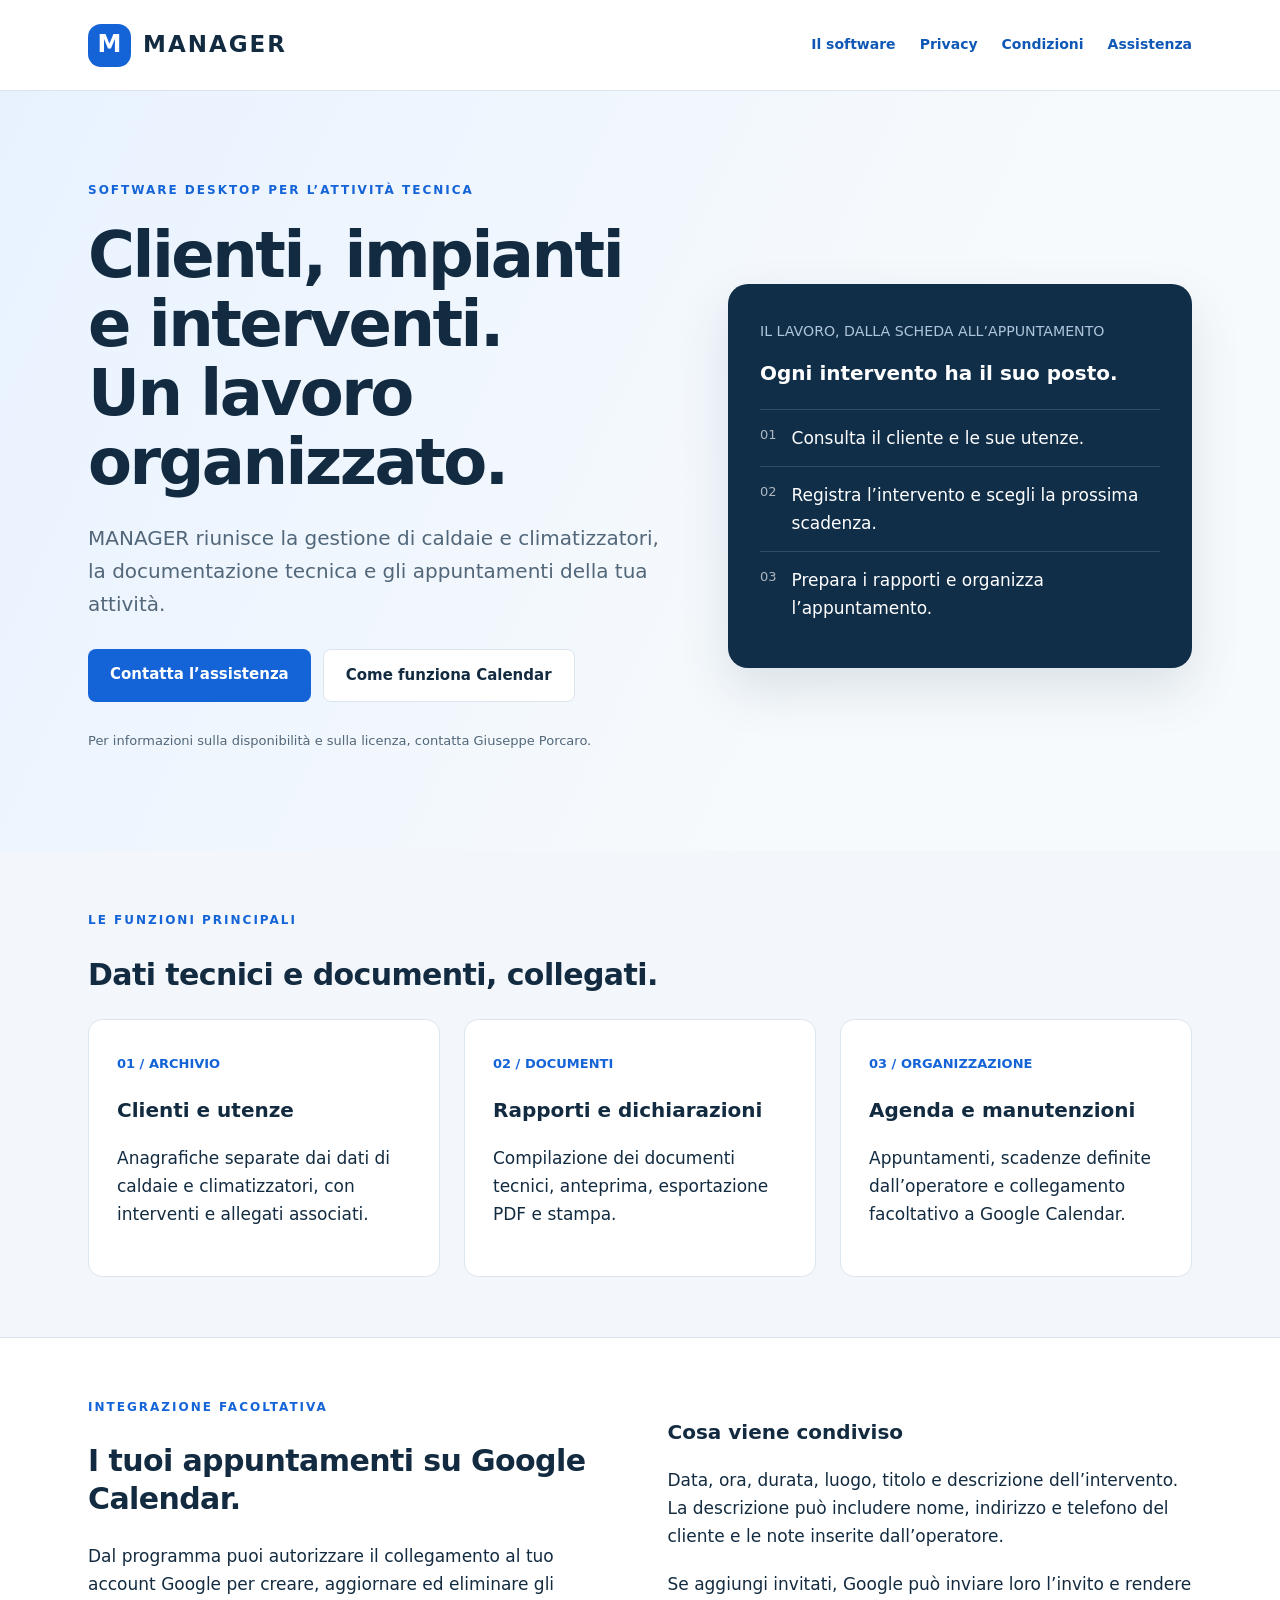
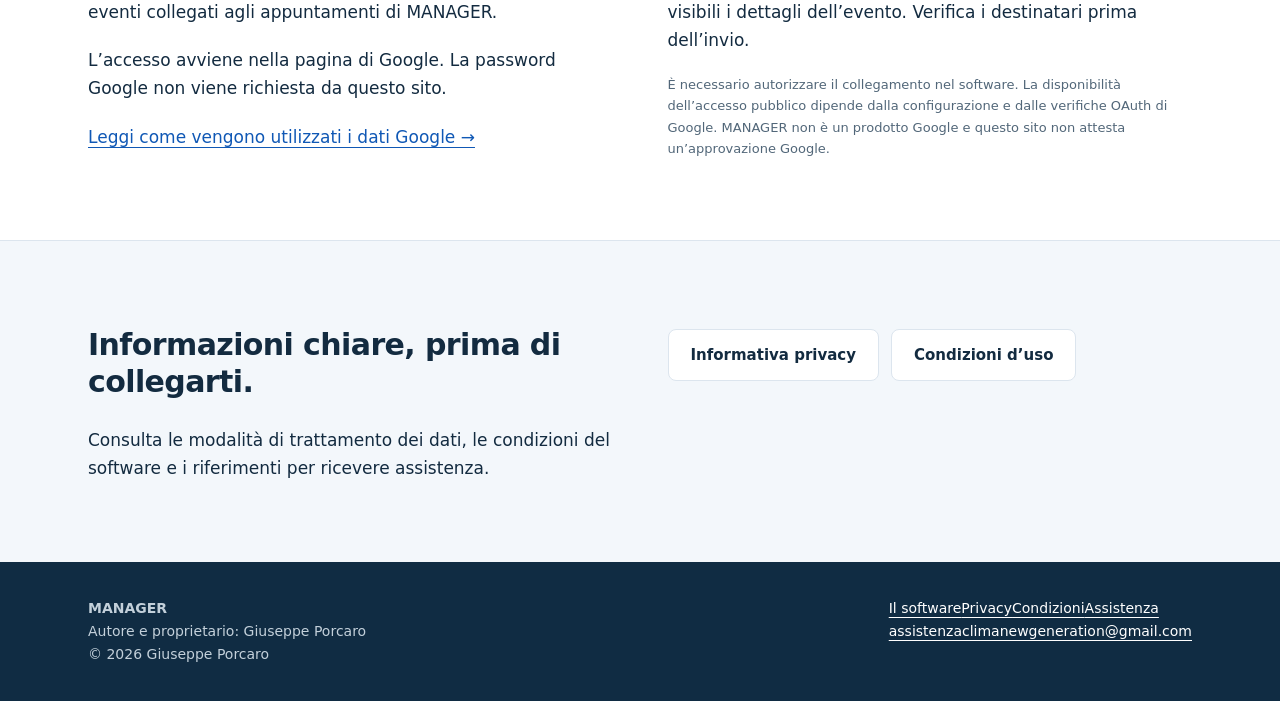
==== index.html @ 0ec97beb "Add files via upload" ====
<!doctype html><html lang="it"><head><meta charset="utf-8"><meta name="viewport" content="width=device-width,initial-scale=1"><meta name="description" content="Gestione caldaie e climatizzatori — MANAGER, gestione caldaie e climatizzatori di Giuseppe Porcaro."><title>Gestione caldaie e climatizzatori | MANAGER</title><link rel="stylesheet" href="assets/style.css"><link rel="icon" href="assets/favicon.svg" type="image/svg+xml"></head><body><a class="skip" href="#contenuto">Vai al contenuto</a><div class="top"><header class="wrap"><a class="brand" href="index.html"><span class="mark" aria-hidden="true">M</span>MANAGER</a><nav aria-label="Navigazione principale"><a href="index.html" aria-current="page">Il software</a><a href="privacy.html">Privacy</a><a href="termini.html">Condizioni</a><a href="assistenza.html">Assistenza</a></nav></header></div><main id="contenuto"><div class="hero"><div class="wrap hero-grid"><div><div class="eyebrow">Software desktop per l’attività tecnica</div><h1>Clienti, impianti e interventi.<br>Un lavoro organizzato.</h1><p class="lead">MANAGER riunisce la gestione di caldaie e climatizzatori, la documentazione tecnica e gli appuntamenti della tua attività.</p><div class="actions"><a class="btn" href="assistenza.html">Contatta l’assistenza</a><a class="btn secondary" href="#calendar">Come funziona Calendar</a></div><p class="note">Per informazioni sulla disponibilità e sulla licenza, contatta Giuseppe Porcaro.</p></div><aside class="panel" aria-label="Flusso di lavoro"><small>IL LAVORO, DALLA SCHEDA ALL’APPUNTAMENTO</small><h3>Ogni intervento ha il suo posto.</h3><div class="step"><span>01</span><div>Consulta il cliente e le sue utenze.</div></div><div class="step"><span>02</span><div>Registra l’intervento e scegli la prossima scadenza.</div></div><div class="step"><span>03</span><div>Prepara i rapporti e organizza l’appuntamento.</div></div></aside></div></div><section><div class="wrap"><div class="eyebrow">Le funzioni principali</div><h2>Dati tecnici e documenti, collegati.</h2><div class="grid"><article class="card"><span class="num">01 / ARCHIVIO</span><h3>Clienti e utenze</h3><p>Anagrafiche separate dai dati di caldaie e climatizzatori, con interventi e allegati associati.</p></article><article class="card"><span class="num">02 / DOCUMENTI</span><h3>Rapporti e dichiarazioni</h3><p>Compilazione dei documenti tecnici, anteprima, esportazione PDF e stampa.</p></article><article class="card"><span class="num">03 / ORGANIZZAZIONE</span><h3>Agenda e manutenzioni</h3><p>Appuntamenti, scadenze definite dall’operatore e collegamento facoltativo a Google Calendar.</p></article></div></div></section><section class="band" id="calendar"><div class="wrap split"><div><div class="eyebrow">Integrazione facoltativa</div><h2>I tuoi appuntamenti su Google Calendar.</h2><p>Dal programma puoi autorizzare il collegamento al tuo account Google per creare, aggiornare ed eliminare gli eventi collegati agli appuntamenti di MANAGER.</p><p>L’accesso avviene nella pagina di Google. La password Google non viene richiesta da questo sito.</p><a href="privacy.html#google">Leggi come vengono utilizzati i dati Google →</a></div><div><h3>Cosa viene condiviso</h3><p>Data, ora, durata, luogo, titolo e descrizione dell’intervento. La descrizione può includere nome, indirizzo e telefono del cliente e le note inserite dall’operatore.</p><p>Se aggiungi invitati, Google può inviare loro l’invito e rendere visibili i dettagli dell’evento. Verifica i destinatari prima dell’invio.</p><p class="note">È necessario autorizzare il collegamento nel software. La disponibilità dell’accesso pubblico dipende dalla configurazione e dalle verifiche OAuth di Google. MANAGER non è un prodotto Google e questo sito non attesta un’approvazione Google.</p></div></div></section><section><div class="wrap split"><div><h2>Informazioni chiare, prima di collegarti.</h2><p>Consulta le modalità di trattamento dei dati, le condizioni del software e i riferimenti per ricevere assistenza.</p></div><div class="actions"><a class="btn secondary" href="privacy.html">Informativa privacy</a><a class="btn secondary" href="termini.html">Condizioni d’uso</a></div></div></section></main><footer><div class="wrap foot"><div><strong>MANAGER</strong><br>Autore e proprietario: Giuseppe Porcaro<br>© 2026 Giuseppe Porcaro</div><div><a href="index.html" aria-current="page">Il software</a><a href="privacy.html">Privacy</a><a href="termini.html">Condizioni</a><a href="assistenza.html">Assistenza</a><br><a href="mailto:assistenzaclimanewgeneration@gmail.com">assistenzaclimanewgeneration@gmail.com</a></div></div></footer></body></html>
---- assets/style.css ----
:root{--ink:#132b40;--muted:#526779;--blue:#1464d8;--bg:#f3f7fb;--line:#dce5ee}*{box-sizing:border-box}html{scroll-behavior:smooth}body{margin:0;color:var(--ink);font:17px/1.65 system-ui,-apple-system,Segoe UI,sans-serif;background:var(--bg)}a{color:#1058b5;text-underline-offset:4px}a:focus-visible,button:focus-visible{outline:3px solid #eea535;outline-offset:5px}.wrap{max-width:1160px;margin:auto;padding:0 28px}.top{background:white;border-bottom:1px solid var(--line)}header{display:flex;align-items:center;justify-content:space-between;gap:25px;min-height:90px}nav{display:flex;gap:24px;flex-wrap:wrap}nav a{font-size:14px;text-decoration:none;font-weight:650}.brand{display:flex;align-items:center;gap:12px;color:var(--ink);font-size:23px;letter-spacing:2px;font-weight:850;text-decoration:none}.mark{background:var(--blue);color:white;display:grid;place-items:center;border-radius:13px;width:43px;height:43px;font-size:24px;letter-spacing:0}.hero{padding:90px 0 80px;background:linear-gradient(115deg,#e8f2ff,#f7fafc 68%)}.hero-grid{display:grid;grid-template-columns:1.25fr 1fr;gap:60px;align-items:center}.eyebrow{font-size:12px;letter-spacing:2px;text-transform:uppercase;font-weight:800;color:var(--blue)}h1{font-size:clamp(38px,5vw,66px);line-height:1.08;letter-spacing:-2.5px;margin:20px 0 25px}h2{font-size:30px;line-height:1.25;letter-spacing:-.6px}h3{font-size:20px;line-height:1.4}p{margin:0 0 20px}.lead{font-size:20px;color:var(--muted)}.btn{display:inline-block;padding:13px 22px;border-radius:8px;background:var(--blue);color:white;font-weight:700;text-decoration:none;font-size:15px}.secondary{background:white;color:var(--ink);border:1px solid var(--line)}.actions{display:flex;gap:12px;flex-wrap:wrap;margin:28px 0}.note{font-size:13px;color:var(--muted)}section{padding:60px 0}.grid{display:grid;grid-template-columns:repeat(3,1fr);gap:24px}.card{background:white;border:1px solid var(--line);padding:28px;border-radius:14px}.num{font-size:13px;font-weight:800;color:var(--blue)}.panel{background:#112e49;color:white;border-radius:20px;padding:32px;box-shadow:0 22px 50px #153c5f20}.panel h3{margin:15px 0 22px}.step{padding:14px 0;border-top:1px solid #ffffff25;display:flex;gap:15px}.step span{opacity:.65;font-size:13px}.panel small{color:#aec5da}.band{background:white;border-block:1px solid var(--line)}.split{display:grid;grid-template-columns:1fr 1fr;gap:55px;align-items:start}.legal{max-width:850px;padding-top:60px;padding-bottom:70px}.legal h1{font-size:44px}.legal h2{font-size:25px;margin-top:38px}.legal li{margin:8px 0}footer{padding:35px 0;background:#102c43;color:#c3d0da;font-size:14px}footer a{color:white}.foot{display:flex;justify-content:space-between;gap:25px;flex-wrap:wrap}.alert{background:#fff2d9;border-left:4px solid #d68d21;padding:16px 20px;font-size:15px;margin:24px 0}table{border-collapse:collapse;width:100%;font-size:15px}td,th{padding:13px;text-align:left;border-bottom:1px solid var(--line);vertical-align:top}code{overflow-wrap:anywhere;font-size:14px}.skip{position:absolute;left:-9999px}.skip:focus{left:10px;top:10px;background:white;padding:10px;z-index:5}@media(max-width:760px){header{align-items:flex-start;flex-direction:column;padding-block:20px;gap:14px}nav{gap:16px}.hero{padding:45px 0}.hero-grid,.split,.grid{grid-template-columns:1fr;gap:25px}.wrap{padding-inline:20px}section{padding:38px 0}h1{letter-spacing:-1.5px}.legal h1{font-size:36px}table{display:block;overflow:auto}}@media print{header,footer,.actions{display:none}body{background:white}.legal{padding:0}}
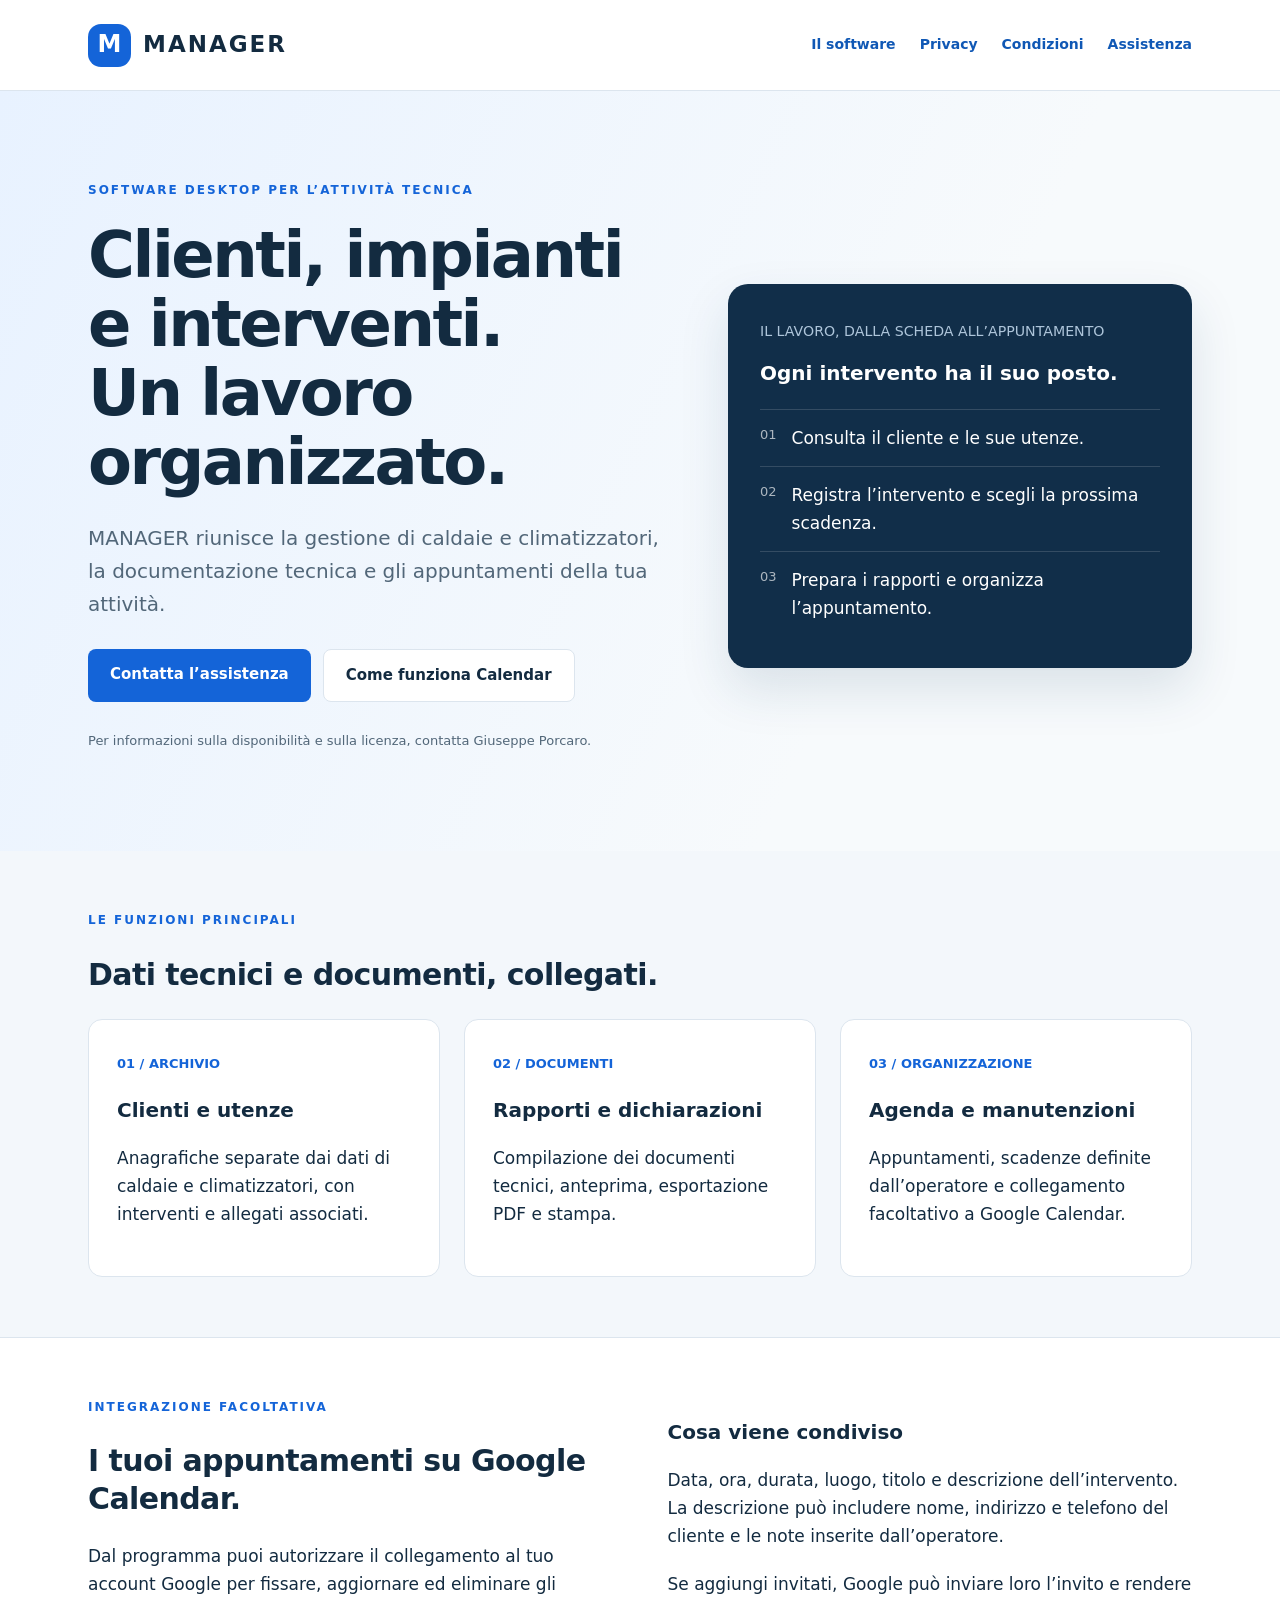
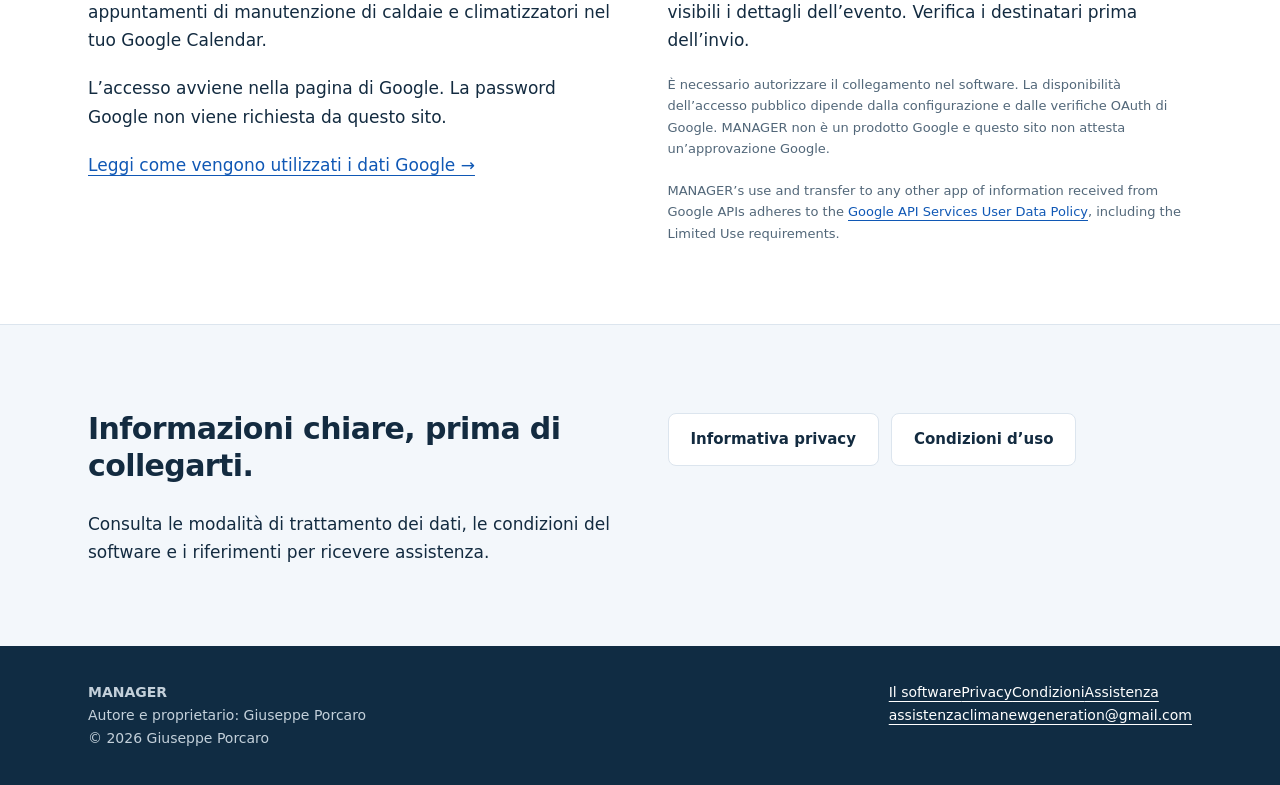
==== commit 62cb1a00: "Add files via upload" ====
--- a/index.html
+++ b/index.html
@@ -1 +1 @@
-<!doctype html><html lang="it"><head><meta charset="utf-8"><meta name="viewport" content="width=device-width,initial-scale=1"><meta name="description" content="Gestione caldaie e climatizzatori — MANAGER, gestione caldaie e climatizzatori di Giuseppe Porcaro."><title>Gestione caldaie e climatizzatori | MANAGER</title><link rel="stylesheet" href="assets/style.css"><link rel="icon" href="assets/favicon.svg" type="image/svg+xml"></head><body><a class="skip" href="#contenuto">Vai al contenuto</a><div class="top"><header class="wrap"><a class="brand" href="index.html"><span class="mark" aria-hidden="true">M</span>MANAGER</a><nav aria-label="Navigazione principale"><a href="index.html" aria-current="page">Il software</a><a href="privacy.html">Privacy</a><a href="termini.html">Condizioni</a><a href="assistenza.html">Assistenza</a></nav></header></div><main id="contenuto"><div class="hero"><div class="wrap hero-grid"><div><div class="eyebrow">Software desktop per l’attività tecnica</div><h1>Clienti, impianti e interventi.<br>Un lavoro organizzato.</h1><p class="lead">MANAGER riunisce la gestione di caldaie e climatizzatori, la documentazione tecnica e gli appuntamenti della tua attività.</p><div class="actions"><a class="btn" href="assistenza.html">Contatta l’assistenza</a><a class="btn secondary" href="#calendar">Come funziona Calendar</a></div><p class="note">Per informazioni sulla disponibilità e sulla licenza, contatta Giuseppe Porcaro.</p></div><aside class="panel" aria-label="Flusso di lavoro"><small>IL LAVORO, DALLA SCHEDA ALL’APPUNTAMENTO</small><h3>Ogni intervento ha il suo posto.</h3><div class="step"><span>01</span><div>Consulta il cliente e le sue utenze.</div></div><div class="step"><span>02</span><div>Registra l’intervento e scegli la prossima scadenza.</div></div><div class="step"><span>03</span><div>Prepara i rapporti e organizza l’appuntamento.</div></div></aside></div></div><section><div class="wrap"><div class="eyebrow">Le funzioni principali</div><h2>Dati tecnici e documenti, collegati.</h2><div class="grid"><article class="card"><span class="num">01 / ARCHIVIO</span><h3>Clienti e utenze</h3><p>Anagrafiche separate dai dati di caldaie e climatizzatori, con interventi e allegati associati.</p></article><article class="card"><span class="num">02 / DOCUMENTI</span><h3>Rapporti e dichiarazioni</h3><p>Compilazione dei documenti tecnici, anteprima, esportazione PDF e stampa.</p></article><article class="card"><span class="num">03 / ORGANIZZAZIONE</span><h3>Agenda e manutenzioni</h3><p>Appuntamenti, scadenze definite dall’operatore e collegamento facoltativo a Google Calendar.</p></article></div></div></section><section class="band" id="calendar"><div class="wrap split"><div><div class="eyebrow">Integrazione facoltativa</div><h2>I tuoi appuntamenti su Google Calendar.</h2><p>Dal programma puoi autorizzare il collegamento al tuo account Google per creare, aggiornare ed eliminare gli eventi collegati agli appuntamenti di MANAGER.</p><p>L’accesso avviene nella pagina di Google. La password Google non viene richiesta da questo sito.</p><a href="privacy.html#google">Leggi come vengono utilizzati i dati Google →</a></div><div><h3>Cosa viene condiviso</h3><p>Data, ora, durata, luogo, titolo e descrizione dell’intervento. La descrizione può includere nome, indirizzo e telefono del cliente e le note inserite dall’operatore.</p><p>Se aggiungi invitati, Google può inviare loro l’invito e rendere visibili i dettagli dell’evento. Verifica i destinatari prima dell’invio.</p><p class="note">È necessario autorizzare il collegamento nel software. La disponibilità dell’accesso pubblico dipende dalla configurazione e dalle verifiche OAuth di Google. MANAGER non è un prodotto Google e questo sito non attesta un’approvazione Google.</p></div></div></section><section><div class="wrap split"><div><h2>Informazioni chiare, prima di collegarti.</h2><p>Consulta le modalità di trattamento dei dati, le condizioni del software e i riferimenti per ricevere assistenza.</p></div><div class="actions"><a class="btn secondary" href="privacy.html">Informativa privacy</a><a class="btn secondary" href="termini.html">Condizioni d’uso</a></div></div></section></main><footer><div class="wrap foot"><div><strong>MANAGER</strong><br>Autore e proprietario: Giuseppe Porcaro<br>© 2026 Giuseppe Porcaro</div><div><a href="index.html" aria-current="page">Il software</a><a href="privacy.html">Privacy</a><a href="termini.html">Condizioni</a><a href="assistenza.html">Assistenza</a><br><a href="mailto:assistenzaclimanewgeneration@gmail.com">assistenzaclimanewgeneration@gmail.com</a></div></div></footer></body></html>+<!doctype html><html lang="it"><head><meta charset="utf-8"><meta name="viewport" content="width=device-width,initial-scale=1"><meta name="description" content="Gestione caldaie e climatizzatori — MANAGER, gestione caldaie e climatizzatori di Giuseppe Porcaro."><title>Gestione caldaie e climatizzatori | MANAGER</title><link rel="stylesheet" href="assets/style.css"><link rel="icon" href="assets/favicon.svg" type="image/svg+xml"></head><body><a class="skip" href="#contenuto">Vai al contenuto</a><div class="top"><header class="wrap"><a class="brand" href="index.html"><span class="mark" aria-hidden="true">M</span>MANAGER</a><nav aria-label="Navigazione principale"><a href="index.html" aria-current="page">Il software</a><a href="privacy.html">Privacy</a><a href="termini.html">Condizioni</a><a href="assistenza.html">Assistenza</a></nav></header></div><main id="contenuto"><div class="hero"><div class="wrap hero-grid"><div><div class="eyebrow">Software desktop per l’attività tecnica</div><h1>Clienti, impianti e interventi.<br>Un lavoro organizzato.</h1><p class="lead">MANAGER riunisce la gestione di caldaie e climatizzatori, la documentazione tecnica e gli appuntamenti della tua attività.</p><div class="actions"><a class="btn" href="assistenza.html">Contatta l’assistenza</a><a class="btn secondary" href="#calendar">Come funziona Calendar</a></div><p class="note">Per informazioni sulla disponibilità e sulla licenza, contatta Giuseppe Porcaro.</p></div><aside class="panel" aria-label="Flusso di lavoro"><small>IL LAVORO, DALLA SCHEDA ALL’APPUNTAMENTO</small><h3>Ogni intervento ha il suo posto.</h3><div class="step"><span>01</span><div>Consulta il cliente e le sue utenze.</div></div><div class="step"><span>02</span><div>Registra l’intervento e scegli la prossima scadenza.</div></div><div class="step"><span>03</span><div>Prepara i rapporti e organizza l’appuntamento.</div></div></aside></div></div><section><div class="wrap"><div class="eyebrow">Le funzioni principali</div><h2>Dati tecnici e documenti, collegati.</h2><div class="grid"><article class="card"><span class="num">01 / ARCHIVIO</span><h3>Clienti e utenze</h3><p>Anagrafiche separate dai dati di caldaie e climatizzatori, con interventi e allegati associati.</p></article><article class="card"><span class="num">02 / DOCUMENTI</span><h3>Rapporti e dichiarazioni</h3><p>Compilazione dei documenti tecnici, anteprima, esportazione PDF e stampa.</p></article><article class="card"><span class="num">03 / ORGANIZZAZIONE</span><h3>Agenda e manutenzioni</h3><p>Appuntamenti, scadenze definite dall’operatore e collegamento facoltativo a Google Calendar.</p></article></div></div></section><section class="band" id="calendar"><div class="wrap split"><div><div class="eyebrow">Integrazione facoltativa</div><h2>I tuoi appuntamenti su Google Calendar.</h2><p>Dal programma puoi autorizzare il collegamento al tuo account Google per fissare, aggiornare ed eliminare gli appuntamenti di manutenzione di caldaie e climatizzatori nel tuo Google Calendar.</p><p>L’accesso avviene nella pagina di Google. La password Google non viene richiesta da questo sito.</p><a href="privacy.html#google">Leggi come vengono utilizzati i dati Google →</a></div><div><h3>Cosa viene condiviso</h3><p>Data, ora, durata, luogo, titolo e descrizione dell’intervento. La descrizione può includere nome, indirizzo e telefono del cliente e le note inserite dall’operatore.</p><p>Se aggiungi invitati, Google può inviare loro l’invito e rendere visibili i dettagli dell’evento. Verifica i destinatari prima dell’invio.</p><p class="note">È necessario autorizzare il collegamento nel software. La disponibilità dell’accesso pubblico dipende dalla configurazione e dalle verifiche OAuth di Google. MANAGER non è un prodotto Google e questo sito non attesta un’approvazione Google.</p><p class="note">MANAGER’s use and transfer to any other app of information received from Google APIs adheres to the <a href="https://developers.google.com/terms/api-services-user-data-policy">Google API Services User Data Policy</a>, including the Limited Use requirements.</p></div></div></section><section><div class="wrap split"><div><h2>Informazioni chiare, prima di collegarti.</h2><p>Consulta le modalità di trattamento dei dati, le condizioni del software e i riferimenti per ricevere assistenza.</p></div><div class="actions"><a class="btn secondary" href="privacy.html">Informativa privacy</a><a class="btn secondary" href="termini.html">Condizioni d’uso</a></div></div></section></main><footer><div class="wrap foot"><div><strong>MANAGER</strong><br>Autore e proprietario: Giuseppe Porcaro<br>© 2026 Giuseppe Porcaro</div><div><a href="index.html" aria-current="page">Il software</a><a href="privacy.html">Privacy</a><a href="termini.html">Condizioni</a><a href="assistenza.html">Assistenza</a><br><a href="mailto:assistenzaclimanewgeneration@gmail.com">assistenzaclimanewgeneration@gmail.com</a></div></div></footer></body></html>
